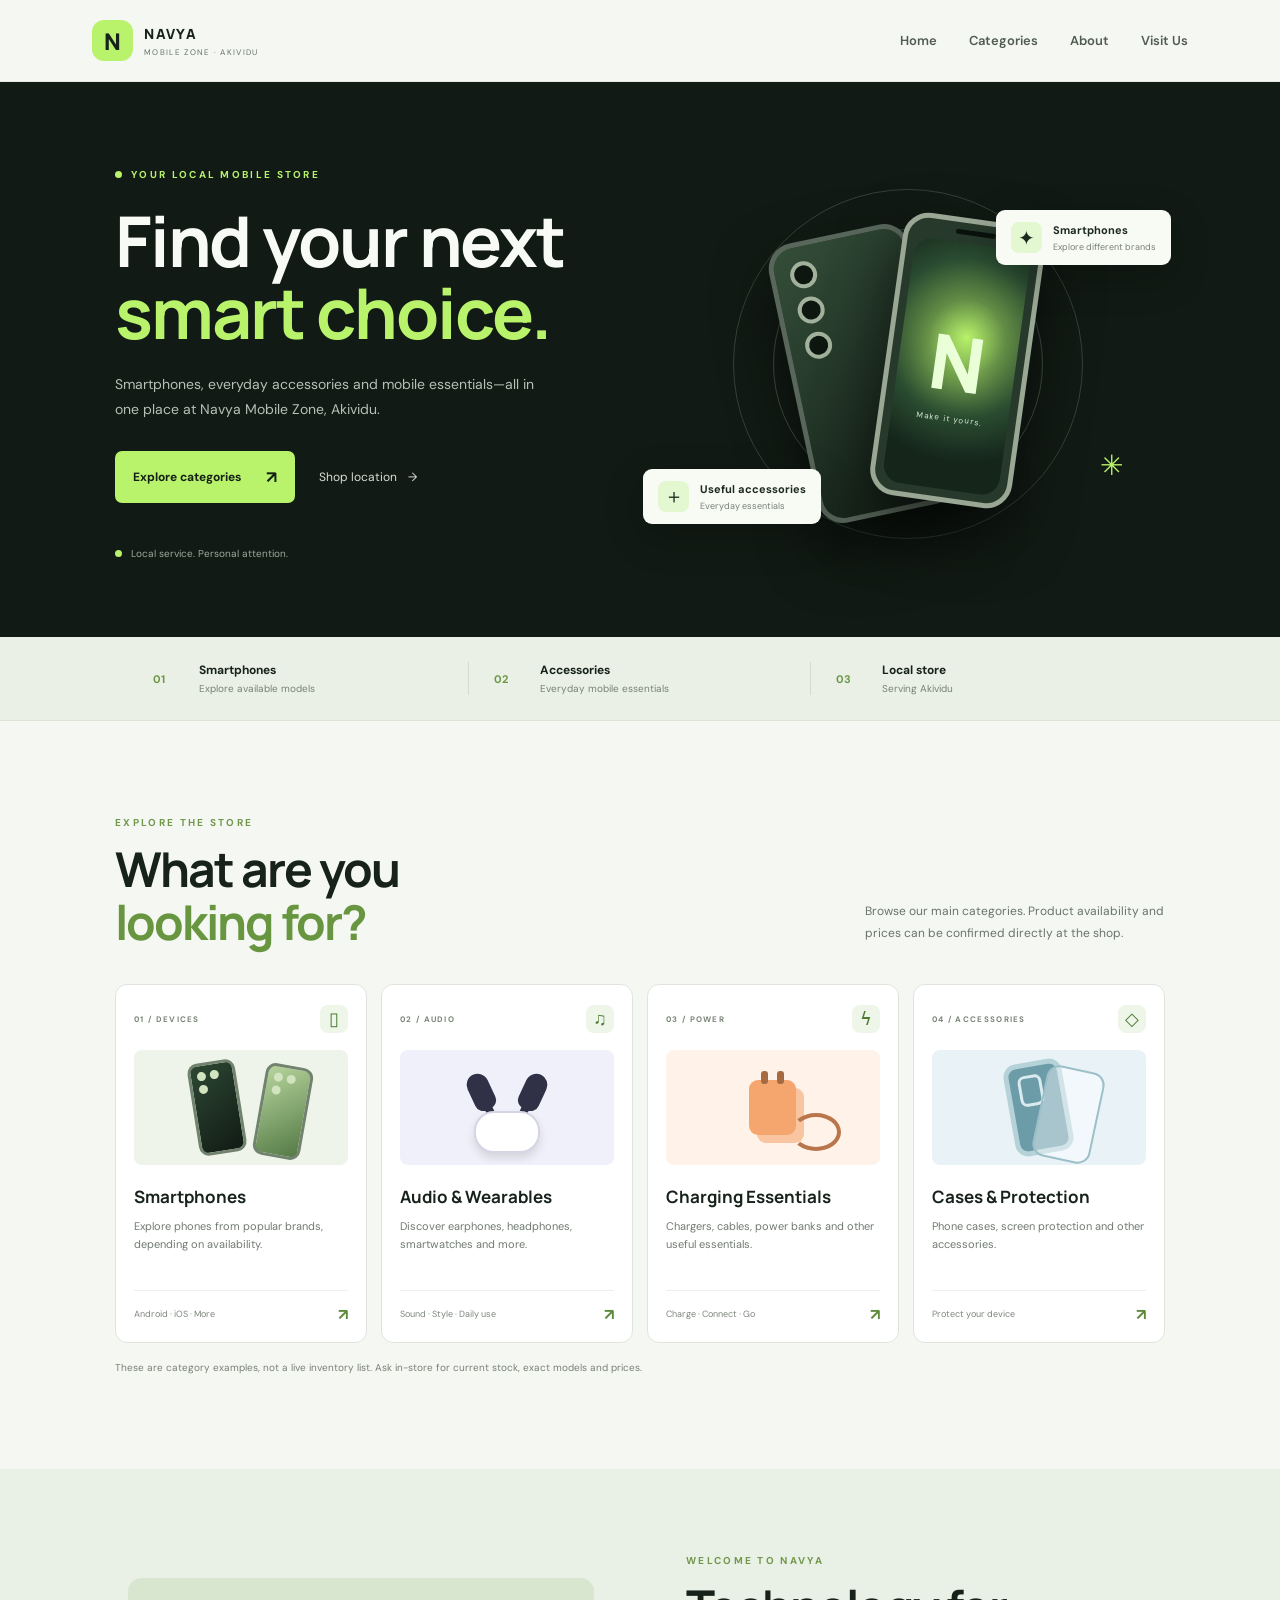
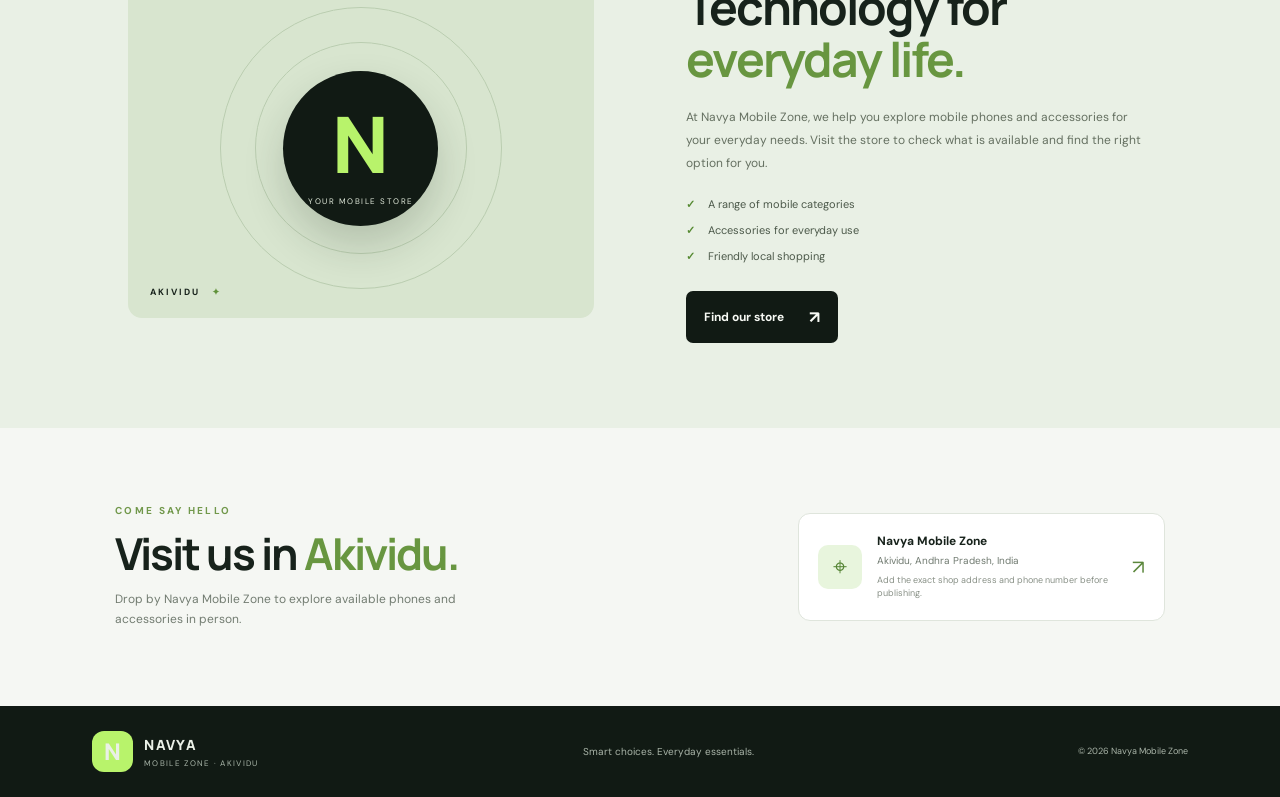
==== index.html @ d32a606d "Add files via upload" ====
<!DOCTYPE html>
<html lang="en">
<head>
  <meta charset="UTF-8" />
  <meta name="viewport" content="width=device-width, initial-scale=1.0" />
  <meta name="theme-color" content="#101713" />
  <meta name="description" content="Explore smartphones, mobile accessories and more at Navya Mobile Zone, Akividu." />
  <title>Navya Mobile Zone | Akividu</title>
  <link rel="stylesheet" href="style.css" />
</head>
<body>
  <header class="site-header">
    <a class="brand" href="#home" aria-label="Navya Mobile Zone home">
      <span class="brand-mark">N</span>
      <span><strong>NAVYA</strong><small>MOBILE ZONE · AKIVIDU</small></span>
    </a>
    <button class="menu-toggle" id="menuToggle" aria-label="Toggle navigation" aria-expanded="false">☰</button>
    <nav id="mainNav">
      <a href="#home">Home</a>
      <a href="#categories">Categories</a>
      <a href="#about">About</a>
      <a href="#visit">Visit Us</a>
    </nav>
  </header>

  <main>
    <section class="hero" id="home">
      <div class="hero-copy">
        <p class="eyebrow"><span></span> YOUR LOCAL MOBILE STORE</p>
        <h1>Find your next<br><em>smart choice.</em></h1>
        <p class="hero-text">Smartphones, everyday accessories and mobile essentials—all in one place at Navya Mobile Zone, Akividu.</p>
        <div class="hero-actions">
          <a class="button button-primary" href="#categories">Explore categories <span>↗</span></a>
          <a class="text-link" href="#visit">Shop location <span>→</span></a>
        </div>
        <div class="hero-note"><span class="live-dot"></span> Local service. Personal attention.</div>
      </div>
      <div class="hero-art" aria-label="Decorative smartphone illustration">
        <div class="orbit orbit-one"></div><div class="orbit orbit-two"></div>
        <div class="phone phone-back"><div class="camera-stack"><i></i><i></i><i></i></div></div>
        <div class="phone phone-front"><div class="speaker"></div><div class="screen-glow"><span>N</span><small>Make it yours.</small></div></div>
        <div class="float-card card-top"><span class="float-icon">✦</span><div><b>Smartphones</b><small>Explore different brands</small></div></div>
        <div class="float-card card-bottom"><span class="float-icon">＋</span><div><b>Useful accessories</b><small>Everyday essentials</small></div></div>
        <div class="hero-star">✳</div>
      </div>
    </section>

    <section class="trust-strip" aria-label="Store highlights">
      <div><span>01</span><b>Smartphones</b><small>Explore available models</small></div>
      <div><span>02</span><b>Accessories</b><small>Everyday mobile essentials</small></div>
      <div><span>03</span><b>Local store</b><small>Serving Akividu</small></div>
    </section>

    <section class="section categories-section" id="categories">
      <div class="section-heading">
        <div><p class="eyebrow">EXPLORE THE STORE</p><h2>What are you<br /><em>looking for?</em></h2></div>
        <p class="section-intro">Browse our main categories. Product availability and prices can be confirmed directly at the shop.</p>
      </div>
      <div class="category-grid">
        <article class="category-card category-phone">
          <div class="category-top"><span class="category-number">01 / DEVICES</span><span class="category-symbol">▯</span></div>
          <div class="device-art"><div class="mini-phone"><span></span></div><div class="mini-phone mini-phone-two"><span></span></div></div>
          <h3>Smartphones</h3>
          <p>Explore phones from popular brands, depending on availability.</p>
          <span class="category-foot">Android · iOS · More <b>↗</b></span>
        </article>
        <article class="category-card category-audio">
          <div class="category-top"><span class="category-number">02 / AUDIO</span><span class="category-symbol">♫</span></div>
          <div class="audio-art"><div class="earbud earbud-one"></div><div class="earbud earbud-two"></div><div class="case"></div></div>
          <h3>Audio & Wearables</h3>
          <p>Discover earphones, headphones, smartwatches and more.</p>
          <span class="category-foot">Sound · Style · Daily use <b>↗</b></span>
        </article>
        <article class="category-card category-power">
          <div class="category-top"><span class="category-number">03 / POWER</span><span class="category-symbol">ϟ</span></div>
          <div class="power-art"><div class="charger"></div><div class="cable"></div></div>
          <h3>Charging Essentials</h3>
          <p>Chargers, cables, power banks and other useful essentials.</p>
          <span class="category-foot">Charge · Connect · Go <b>↗</b></span>
        </article>
        <article class="category-card category-protect">
          <div class="category-top"><span class="category-number">04 / ACCESSORIES</span><span class="category-symbol">◇</span></div>
          <div class="protect-art"><div class="case-shape"></div><div class="glass-shape"></div></div>
          <h3>Cases & Protection</h3>
          <p>Phone cases, screen protection and other accessories.</p>
          <span class="category-foot">Protect your device <b>↗</b></span>
        </article>
      </div>
      <p class="availability-note">These are category examples, not a live inventory list. Ask in-store for current stock, exact models and prices.</p>
    </section>

    <section class="about-section" id="about">
      <div class="about-visual"><div class="about-circle"><span>N</span><small>YOUR MOBILE STORE</small></div><div class="about-label">AKIVIDU <span>✦</span></div></div>
      <div class="about-copy"><p class="eyebrow">WELCOME TO NAVYA</p><h2>Technology for<br /><em>everyday life.</em></h2><p>At Navya Mobile Zone, we help you explore mobile phones and accessories for your everyday needs. Visit the store to check what is available and find the right option for you.</p><div class="about-points"><div><span>✓</span> A range of mobile categories</div><div><span>✓</span> Accessories for everyday use</div><div><span>✓</span> Friendly local shopping</div></div><a class="button button-dark" href="#visit">Find our store <span>↗</span></a></div>
    </section>

    <section class="visit-section" id="visit">
      <div><p class="eyebrow">COME SAY HELLO</p><h2>Visit us in <em>Akividu.</em></h2><p>Drop by Navya Mobile Zone to explore available phones and accessories in person.</p></div>
      <div class="visit-card"><div class="map-icon">⌖</div><div><strong>Navya Mobile Zone</strong><span>Akividu, Andhra Pradesh, India</span><small>Add the exact shop address and phone number before publishing.</small></div><a class="visit-arrow" href="https://www.google.com/maps/search/?api=1&query=Navya+Mobile+Zone+Akividu" target="_blank" rel="noopener noreferrer" aria-label="Search Navya Mobile Zone on Google Maps">↗</a></div>
    </section>
  </main>

  <footer>
    <a class="brand footer-brand" href="#home"><span class="brand-mark">N</span><span><strong>NAVYA</strong><small>MOBILE ZONE · AKIVIDU</small></span></a>
    <p>Smart choices. Everyday essentials.</p>
    <span class="copyright">© <span id="year"></span> Navya Mobile Zone</span>
  </footer>
  <script src="script.js"></script>
</body>
</html>
---- style.css ----
@import url('https://fonts.googleapis.com/css2?family=DM+Sans:wght@400;500;600;700&family=Manrope:wght@400;500;600;700;800&display=swap');
:root{--bg:#f5f7f3;--ink:#17221b;--muted:#69736c;--green:#b8f36b;--deep:#111a14;--line:#dfe5dc;--white:#fff}
*{box-sizing:border-box}html{scroll-behavior:smooth;scroll-padding-top:90px}body{margin:0;background:var(--bg);color:var(--ink);font-family:'DM Sans',sans-serif}a{color:inherit;text-decoration:none}.site-header{height:82px;padding:0 7.2%;display:flex;align-items:center;justify-content:space-between;background:rgba(245,247,243,.94);border-bottom:1px solid #e6eae3;position:sticky;top:0;z-index:10;backdrop-filter:blur(14px)}.brand{display:flex;gap:11px;align-items:center}.brand-mark{display:grid;place-items:center;width:41px;height:41px;background:var(--green);border-radius:12px;font-family:Manrope,sans-serif;font-weight:800;font-size:23px}.brand strong,.brand small{display:block;letter-spacing:1.4px}.brand strong{font:800 14px Manrope,sans-serif}.brand small{font-size:8px;margin-top:4px;color:#687269;letter-spacing:1.3px}nav{display:flex;gap:32px;align-items:center;font-size:13px;font-weight:600}nav a{color:#505b52;transition:color .2s}nav a:hover{color:#3f7b21}.menu-toggle{display:none;background:none;border:0;font-size:26px}.hero{background:var(--deep);color:#f8faf5;min-height:555px;padding:74px 9% 65px;display:grid;grid-template-columns:1.02fr .98fr;align-items:center;overflow:hidden}.eyebrow{font-size:10px;font-weight:700;letter-spacing:2.3px;color:#71984b;display:flex;align-items:center;gap:9px}.hero .eyebrow{color:var(--green)}.eyebrow span,.live-dot{display:inline-block;width:7px;height:7px;border-radius:50%;background:var(--green)}h1,h2,h3,p{margin-top:0}h1,h2{font-family:Manrope,sans-serif;letter-spacing:-2px}h1{font-size:clamp(42px,5.5vw,70px);line-height:1.04;margin:23px 0}h1 em,h2 em{font-style:normal;color:var(--green)}.hero-text{max-width:425px;color:#b6c0b7;line-height:1.8;font-size:14px}.hero-actions{display:flex;align-items:center;gap:24px;margin-top:29px}.button{display:inline-flex;align-items:center;gap:25px;padding:15px 18px;border-radius:7px;font-size:12px;font-weight:700}.button-primary{background:var(--green);color:#162014}.button span{font-size:17px}.text-link{font-size:12px;color:#d8dfd7}.text-link span{margin-left:8px}.hero-note{margin-top:44px;color:#9da99e;font-size:10px;display:flex;align-items:center;gap:9px}.hero-art{height:380px;position:relative;display:flex;align-items:center;justify-content:center}.orbit{position:absolute;border:1px solid #334238;border-radius:50%;width:350px;height:350px}.orbit-two{width:270px;height:270px;border-color:#3e4e40}.phone{position:absolute;width:143px;height:285px;border:5px solid #59675b;border-radius:26px;background:#1d2c22;box-shadow:0 28px 60px #0008}.phone-back{transform:translate(-44px,9px) rotate(-12deg);background:linear-gradient(140deg,#344e39,#101a13)}.phone-front{transform:translate(50px,-4px) rotate(8deg);background:#26392b;border-color:#9aa795;overflow:hidden}.camera-stack{display:flex;flex-direction:column;gap:9px;padding:15px}.camera-stack i{display:block;width:27px;height:27px;border:4px solid #a2b19c;border-radius:50%;background:#0d1710}.speaker{position:absolute;top:7px;left:50%;transform:translateX(-50%);width:40px;height:5px;background:#0b120d;border-radius:10px;z-index:2}.screen-glow{position:absolute;inset:20px 8px 8px;border-radius:18px;background:radial-gradient(circle at 55% 38%,#b9f36b 0,#638d46 23%,#2a4c31 48%,#15251a 75%);display:flex;flex-direction:column;align-items:center;justify-content:center}.screen-glow span{font:800 76px Manrope,sans-serif;color:#eaffd8;text-shadow:0 0 30px #b8f36b77}.screen-glow small{font-size:8px;letter-spacing:1px;color:#dcebd6}.float-card{position:absolute;display:flex;align-items:center;gap:11px;background:#f8faf4;color:#1c291e;padding:12px 15px;border-radius:9px;box-shadow:0 12px 40px #0003}.float-card b,.float-card small{display:block}.float-card b{font-size:11px}.float-card small{font-size:9px;color:#778077;margin-top:4px}.float-icon{display:grid;place-items:center;width:31px;height:31px;background:#e3f8d1;border-radius:8px;font-size:20px}.card-top{top:36px;right:-6px}.card-bottom{bottom:30px;left:-7px}.hero-star{position:absolute;right:42px;bottom:70px;color:var(--green);font-size:28px}.trust-strip{display:grid;grid-template-columns:repeat(3,1fr);padding:25px 10%;background:#eaf0e6;border-bottom:1px solid #dce5d8}.trust-strip>div{display:grid;grid-template-columns:36px 1fr;column-gap:10px;align-items:center;border-right:1px solid #d2dbce;padding-left:25px}.trust-strip>div:last-child{border:0}.trust-strip>div>span{grid-row:span 2;font-size:11px;color:#6b9745;font-weight:700}.trust-strip b{font-size:12px}.trust-strip small{font-size:10px;color:#788176;margin-top:4px}.section{padding:95px 9%}.section-heading{display:flex;justify-content:space-between;align-items:end;margin-bottom:35px}.section-heading h2,.about-copy h2,.visit-section h2{font-size:clamp(34px,4vw,48px);line-height:1.1;margin:14px 0 0}.section-heading h2 em,.about-copy h2 em,.visit-section h2 em{color:#689640}.section-intro{max-width:300px;color:var(--muted);font-size:12px;line-height:1.8;margin-bottom:4px}.category-grid{display:grid;grid-template-columns:repeat(4,1fr);gap:14px}.category-card{min-height:330px;padding:20px 18px 17px;border-radius:12px;border:1px solid var(--line);background:#fff;display:flex;flex-direction:column;transition:transform .2s,box-shadow .2s}.category-card:hover{transform:translateY(-5px);box-shadow:0 18px 35px #2233220e}.category-top{display:flex;justify-content:space-between;align-items:center}.category-number{font-size:8px;letter-spacing:1.3px;color:#798477;font-weight:700}.category-symbol{display:grid;place-items:center;width:28px;height:28px;border-radius:8px;background:#eef5e9;color:#4b7b30;font-size:18px}.category-card h3{font:700 17px Manrope,sans-serif;margin:20px 0 9px}.category-card p{font-size:11px;line-height:1.7;color:#707a70;min-height:55px;margin-bottom:18px}.category-foot{font-size:9px;color:#7c857b;border-top:1px solid #edf0eb;padding-top:13px;margin-top:auto;display:flex;justify-content:space-between;align-items:center}.category-foot b{font-size:16px;color:#5e8b3b}.device-art,.audio-art,.power-art,.protect-art{height:115px;position:relative;display:flex;align-items:center;justify-content:center;overflow:hidden;border-radius:8px;margin-top:17px}.device-art{background:#eef4e9}.mini-phone{height:93px;width:48px;border-radius:10px;background:linear-gradient(145deg,#2d4733,#111b14);border:3px solid #71836e;transform:rotate(-9deg);position:relative}.mini-phone:after{content:"";position:absolute;top:6px;left:6px;width:9px;height:9px;border-radius:50%;background:#d1e4bf;box-shadow:13px 0 #d1e4bf,0 13px #d1e4bf}.mini-phone-two{transform:translate(18px,4px) rotate(10deg);background:linear-gradient(145deg,#b7d49d,#547a45)}.audio-art{background:#f0f0fa}.earbud{width:22px;height:38px;border-radius:15px 15px 12px 12px;background:#303047;position:absolute;top:23px}.earbud:after{content:"";position:absolute;bottom:-13px;left:7px;width:8px;height:23px;background:#303047;border-radius:8px}.earbud-one{transform:rotate(-25deg);left:calc(50% - 37px)}.earbud-two{transform:rotate(25deg);left:calc(50% + 15px)}.case{position:absolute;width:66px;height:42px;background:#fff;border:2px solid #d5d5e5;border-radius:20px;bottom:12px;box-shadow:0 5px 8px #2222}.power-art{background:#fff2e8}.charger{width:47px;height:55px;background:#f5a66e;border-radius:9px;position:relative;box-shadow:8px 8px 0 #f8c5a0}.charger:before{content:"";position:absolute;width:7px;height:13px;background:#a66a42;top:-9px;left:12px;border-radius:3px}.charger:after{content:"";position:absolute;width:7px;height:13px;background:#a66a42;top:-9px;right:12px;border-radius:3px}.cable{position:absolute;width:50px;height:38px;border:4px solid #b9754c;border-left-color:transparent;border-radius:50%;right:calc(50% - 68px);bottom:14px}.protect-art{background:#e9f3f7}.case-shape{width:59px;height:93px;border-radius:13px;background:#6d9ca9;transform:rotate(-10deg);border:5px solid #b5d2d9}.case-shape:before{content:"";display:block;width:18px;height:25px;border-radius:7px;border:3px solid #d9ebee;margin:8px}.glass-shape{position:absolute;width:59px;height:93px;border-radius:13px;border:2px solid #9cbfc8;transform:translate(30px,7px) rotate(12deg);background:#ffffff66}.availability-note{font-size:10px;color:#788176;margin:18px 0 0}.about-section{background:#e9f0e5;padding:85px 10%;display:grid;grid-template-columns:1fr 1fr;gap:9%;align-items:center}.about-visual{height:340px;position:relative;background:#d8e5cf;border-radius:14px;display:grid;place-items:center;overflow:hidden}.about-visual:before,.about-visual:after{content:"";position:absolute;width:280px;height:280px;border:1px solid #bacdb0;border-radius:50%}.about-visual:after{width:210px;height:210px}.about-circle{z-index:1;width:155px;height:155px;border-radius:50%;background:var(--deep);color:var(--green);display:flex;flex-direction:column;align-items:center;justify-content:center;box-shadow:0 20px 40px #1c2a1c30}.about-circle span{font:800 78px Manrope,sans-serif}.about-circle small{font-size:8px;letter-spacing:1.5px;color:#e1eadb}.about-label{position:absolute;bottom:20px;left:22px;font-size:9px;letter-spacing:2px;font-weight:700}.about-label span{color:#61923b;margin-left:8px}.about-copy>p:not(.eyebrow){font-size:12px;line-height:1.9;color:#657061;margin:20px 0}.about-points{display:grid;gap:12px;margin:22px 0 28px;font-size:11px;color:#4c594a}.about-points span{color:#568a32;margin-right:10px;font-weight:700}.button-dark{background:var(--deep);color:#f8faf5}.visit-section{padding:76px 9%;display:flex;justify-content:space-between;align-items:center;gap:35px}.visit-section h2{margin:12px 0;font-size:clamp(32px,4vw,44px)}.visit-section>div:first-child>p:last-child{color:#727c71;font-size:12px;line-height:1.7;max-width:360px;margin:0}.visit-card{display:flex;align-items:center;gap:15px;min-width:360px;padding:19px;border:1px solid var(--line);border-radius:12px;background:#fff}.map-icon{width:44px;height:44px;border-radius:10px;background:#e8f5dd;display:grid;place-items:center;font-size:25px;color:#568536}.visit-card strong,.visit-card span,.visit-card small{display:block}.visit-card strong{font-size:12px}.visit-card span{font-size:10px;color:#707a70;margin-top:5px}.visit-card small{font-size:9px;line-height:1.5;color:#899187;margin-top:7px;max-width:240px}.visit-arrow{margin-left:auto;font-size:20px;color:#5b873b}footer{padding:25px 7.2%;background:#111a14;color:#eaf0e7;display:flex;justify-content:space-between;align-items:center;gap:15px}.footer-brand .brand-mark{background:var(--green)}.footer-brand small{color:#a8b5a8}footer p{font-size:10px;color:#aab5a9;margin:0}.copyright{font-size:9px;color:#aab5a9}
@media(max-width:900px){.site-header{padding:0 5%}.hero{padding:55px 6%;grid-template-columns:1fr 1fr}.hero-art{transform:scale(.86)}.section{padding:75px 6%}.category-grid{grid-template-columns:repeat(2,1fr)}.about-section{padding:70px 7%;gap:5%}.visit-section{padding:65px 6%}.visit-card{min-width:310px}.trust-strip{padding:23px 4%}.trust-strip>div{padding-left:10px}}
@media(max-width:640px){.site-header{height:70px}.menu-toggle{display:block;color:var(--ink)}nav{display:none;position:absolute;top:69px;left:0;right:0;padding:18px 6%;background:var(--bg);border-bottom:1px solid var(--line);flex-direction:column;align-items:flex-start;gap:20px}nav.open{display:flex}.hero{grid-template-columns:1fr;padding:54px 7% 35px}.hero-copy{position:relative;z-index:1}.hero-art{height:330px;margin-top:5px;transform:scale(.86);transform-origin:top center;margin-bottom:-35px}.hero-note{margin-top:30px}.trust-strip{grid-template-columns:1fr;gap:15px;padding:22px 7%}.trust-strip>div{border-right:0;padding:0}.section{padding:65px 6%}.section-heading{display:block}.section-intro{margin-top:18px}.category-grid{grid-template-columns:1fr 1fr;gap:10px}.category-card{padding:14px 12px;min-height:315px}.category-card h3{font-size:15px}.category-card p{font-size:10px}.category-number{font-size:7px;letter-spacing:.7px}.category-symbol{width:25px;height:25px}.about-section{grid-template-columns:1fr;padding:55px 7%;gap:35px}.about-visual{height:280px}.about-copy h2{font-size:38px}.visit-section{display:block;padding:55px 7%}.visit-card{min-width:0;margin-top:25px;padding:14px;gap:10px}.visit-card small{max-width:180px}footer{padding:24px 6%;flex-wrap:wrap}footer p{order:3;width:100%}.copyright{font-size:8px}}
@media(max-width:370px){.category-grid{grid-template-columns:1fr}.category-card{min-height:300px}.hero-actions{gap:14px}.button{gap:12px;padding:13px}.hero-art{transform:scale(.75);margin-left:-15px;margin-right:-15px}}
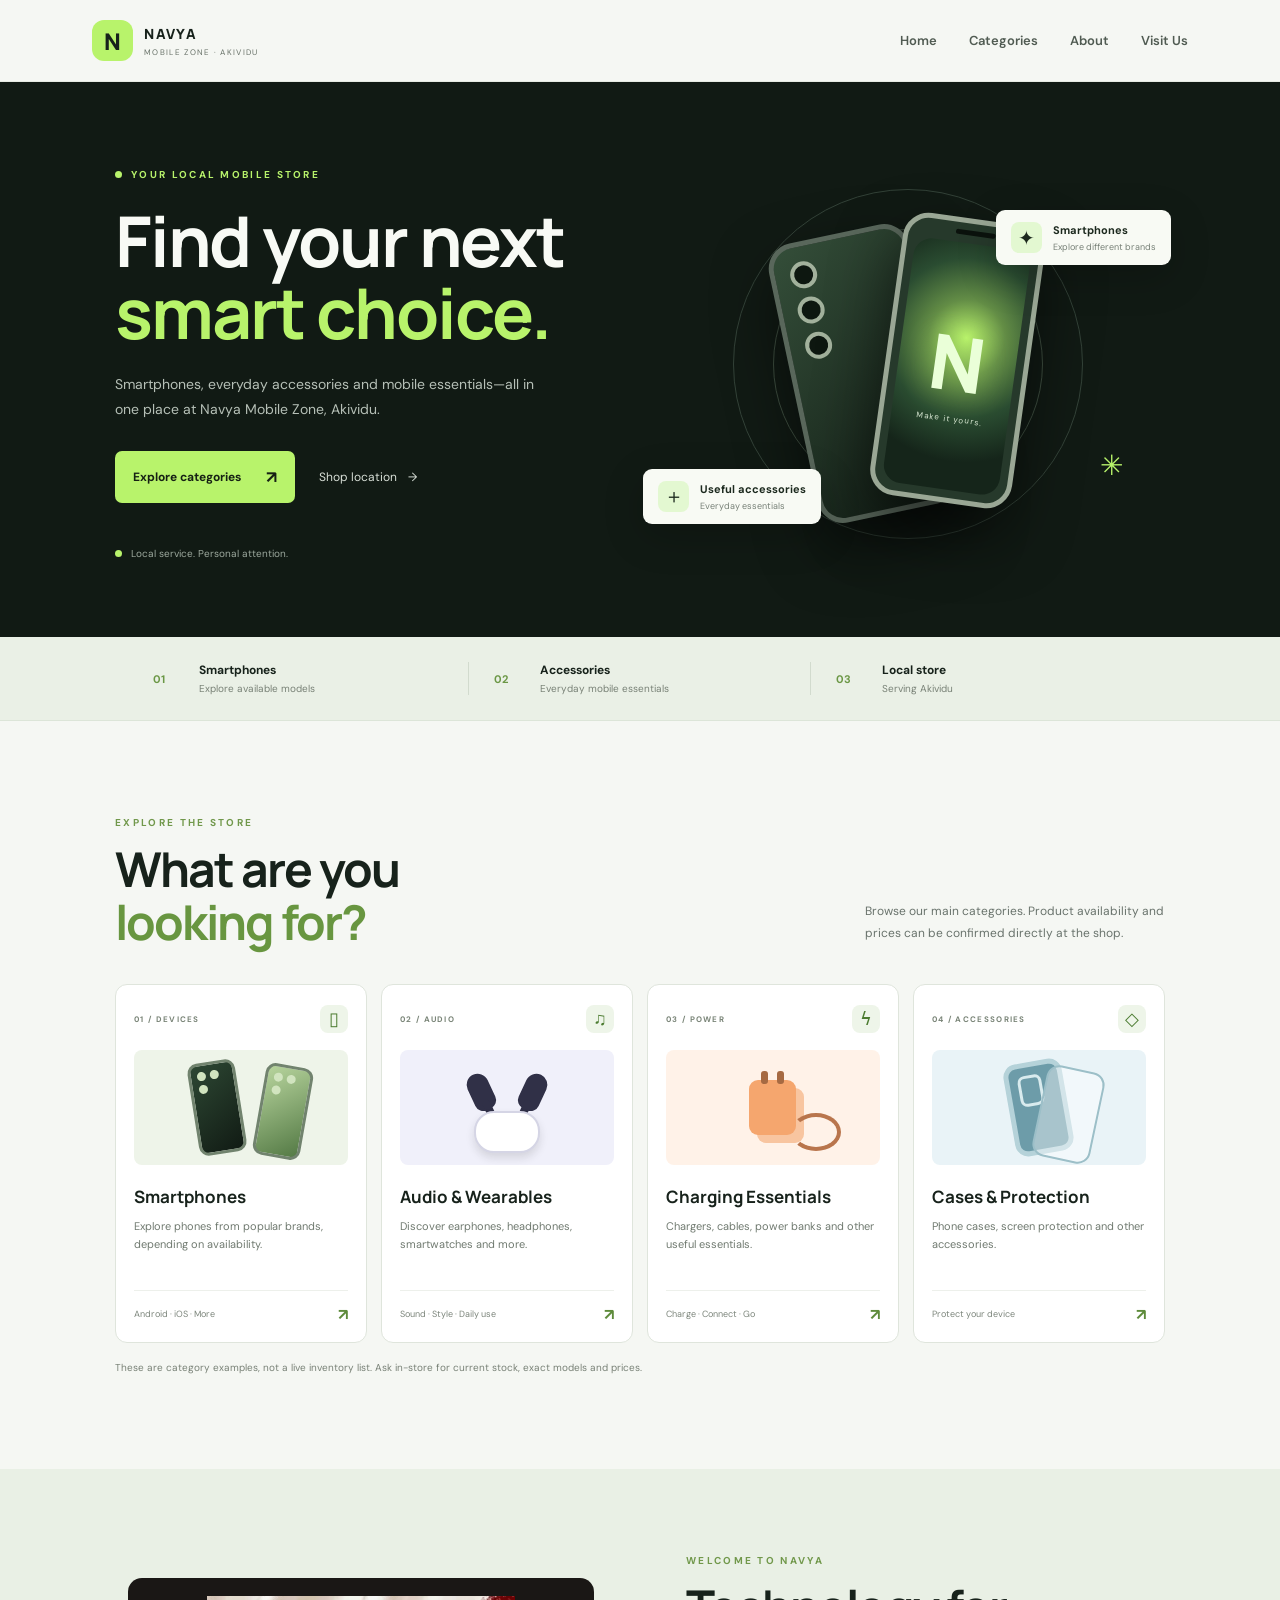
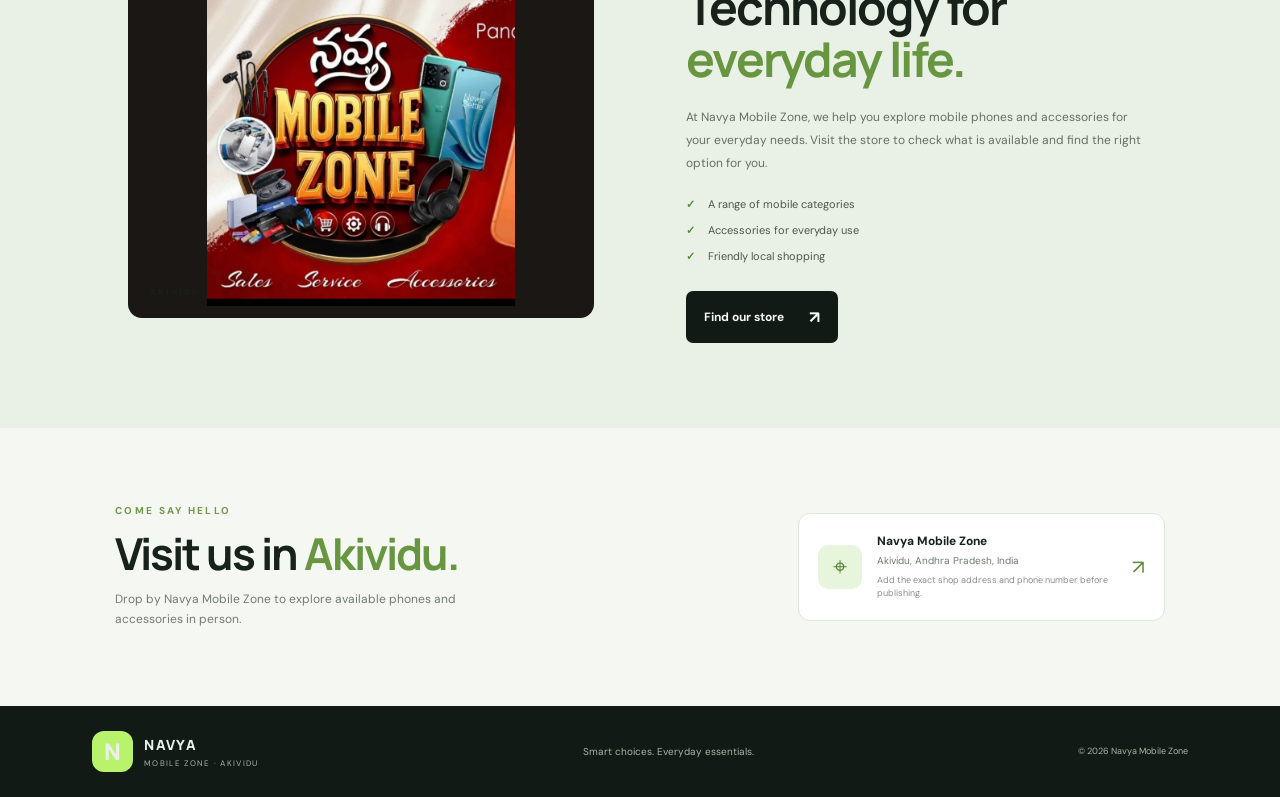
==== commit 5bd22139: "Add files via upload" ====
--- a/index.html
+++ b/index.html
@@ -90,7 +90,7 @@
     </section>
 
     <section class="about-section" id="about">
-      <div class="about-visual"><div class="about-circle"><span>N</span><small>YOUR MOBILE STORE</small></div><div class="about-label">AKIVIDU <span>✦</span></div></div>
+      <div class="about-visual about-logo-visual"><img class="shop-logo-image" src="navya-logo.jpg" alt="Navya Mobile Zone shop logo and mobile accessories banner" /><div class="about-label">AKIVIDU <span>✦</span></div></div>
       <div class="about-copy"><p class="eyebrow">WELCOME TO NAVYA</p><h2>Technology for<br /><em>everyday life.</em></h2><p>At Navya Mobile Zone, we help you explore mobile phones and accessories for your everyday needs. Visit the store to check what is available and find the right option for you.</p><div class="about-points"><div><span>✓</span> A range of mobile categories</div><div><span>✓</span> Accessories for everyday use</div><div><span>✓</span> Friendly local shopping</div></div><a class="button button-dark" href="#visit">Find our store <span>↗</span></a></div>
     </section>
 
--- a/style.css
+++ b/style.css
@@ -4,3 +4,8 @@
 @media(max-width:900px){.site-header{padding:0 5%}.hero{padding:55px 6%;grid-template-columns:1fr 1fr}.hero-art{transform:scale(.86)}.section{padding:75px 6%}.category-grid{grid-template-columns:repeat(2,1fr)}.about-section{padding:70px 7%;gap:5%}.visit-section{padding:65px 6%}.visit-card{min-width:310px}.trust-strip{padding:23px 4%}.trust-strip>div{padding-left:10px}}
 @media(max-width:640px){.site-header{height:70px}.menu-toggle{display:block;color:var(--ink)}nav{display:none;position:absolute;top:69px;left:0;right:0;padding:18px 6%;background:var(--bg);border-bottom:1px solid var(--line);flex-direction:column;align-items:flex-start;gap:20px}nav.open{display:flex}.hero{grid-template-columns:1fr;padding:54px 7% 35px}.hero-copy{position:relative;z-index:1}.hero-art{height:330px;margin-top:5px;transform:scale(.86);transform-origin:top center;margin-bottom:-35px}.hero-note{margin-top:30px}.trust-strip{grid-template-columns:1fr;gap:15px;padding:22px 7%}.trust-strip>div{border-right:0;padding:0}.section{padding:65px 6%}.section-heading{display:block}.section-intro{margin-top:18px}.category-grid{grid-template-columns:1fr 1fr;gap:10px}.category-card{padding:14px 12px;min-height:315px}.category-card h3{font-size:15px}.category-card p{font-size:10px}.category-number{font-size:7px;letter-spacing:.7px}.category-symbol{width:25px;height:25px}.about-section{grid-template-columns:1fr;padding:55px 7%;gap:35px}.about-visual{height:280px}.about-copy h2{font-size:38px}.visit-section{display:block;padding:55px 7%}.visit-card{min-width:0;margin-top:25px;padding:14px;gap:10px}.visit-card small{max-width:180px}footer{padding:24px 6%;flex-wrap:wrap}footer p{order:3;width:100%}.copyright{font-size:8px}}
 @media(max-width:370px){.category-grid{grid-template-columns:1fr}.category-card{min-height:300px}.hero-actions{gap:14px}.button{gap:12px;padding:13px}.hero-art{transform:scale(.75);margin-left:-15px;margin-right:-15px}}
+
+/* Uploaded Navya Mobile Zone artwork */
+.about-logo-visual { padding: 18px; background: #1a1715; }
+.shop-logo-image { display: block; width: 100%; max-height: 310px; object-fit: contain; border-radius: 8px; position: relative; z-index: 1; }
+@media(max-width:640px) { .shop-logo-image { max-height: 245px; } }
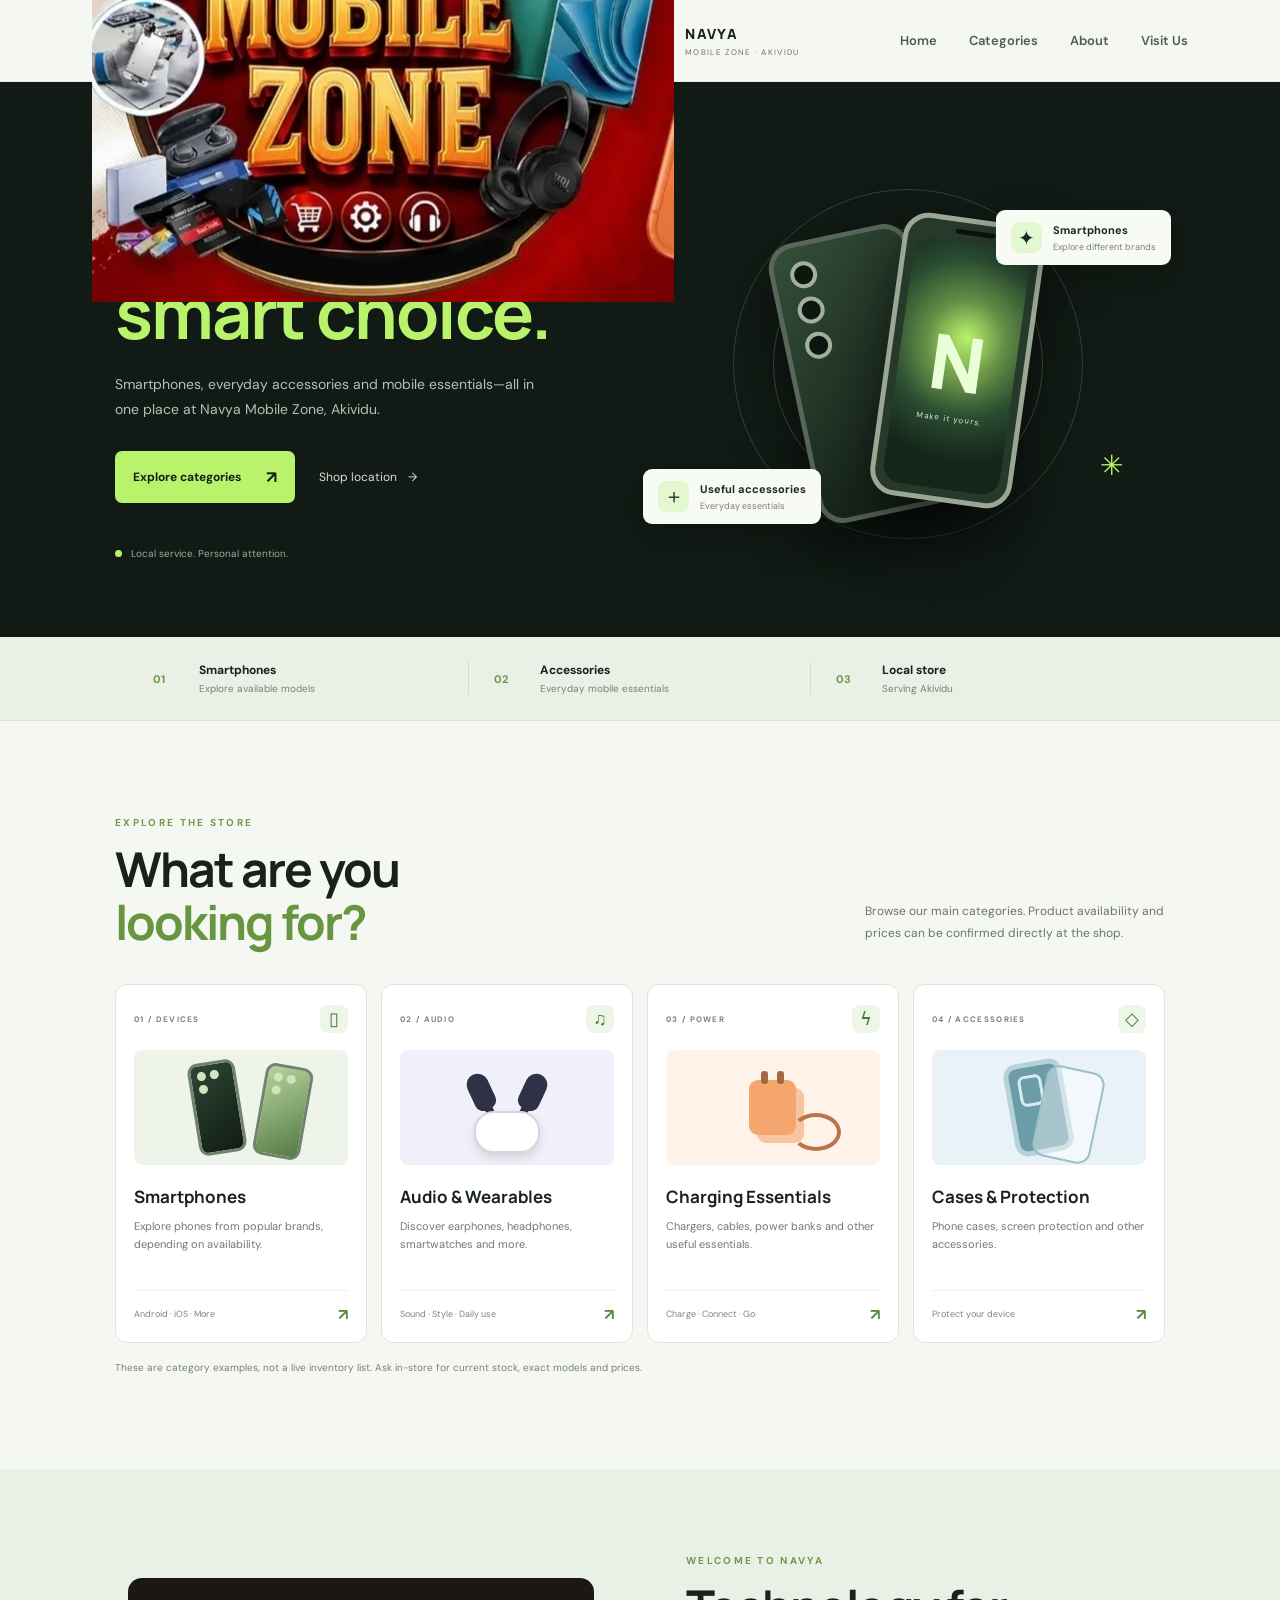
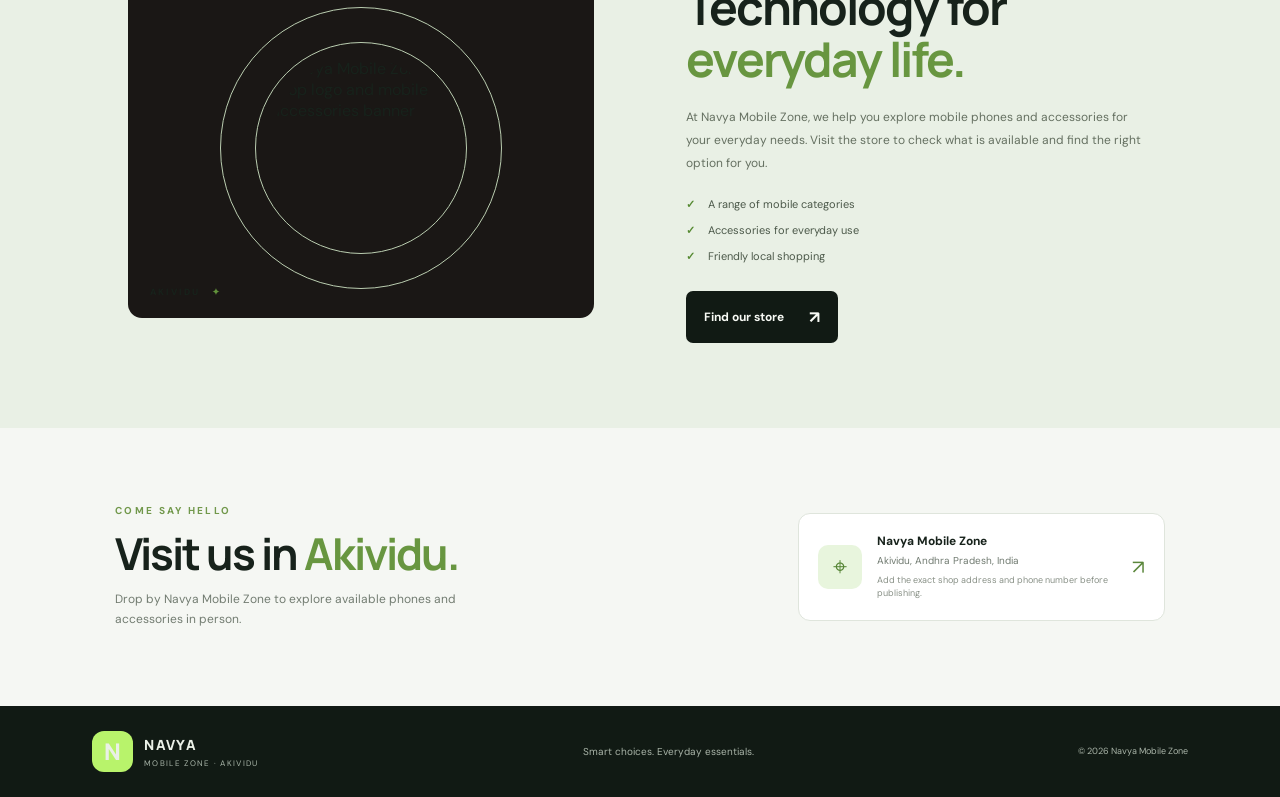
==== commit fdc52d69: "Update index.html" ====
--- a/index.html
+++ b/index.html
@@ -11,7 +11,7 @@
 <body>
   <header class="site-header">
     <a class="brand" href="#home" aria-label="Navya Mobile Zone home">
-      <span class="brand-mark">N</span>
+      <img src="navya-logo.jpeg" alt="Navya Mobile Zone" class="brand-logo">
       <span><strong>NAVYA</strong><small>MOBILE ZONE · AKIVIDU</small></span>
     </a>
     <button class="menu-toggle" id="menuToggle" aria-label="Toggle navigation" aria-expanded="false">☰</button>
--- a/style.css
+++ b/style.css
@@ -9,3 +9,11 @@
 .about-logo-visual { padding: 18px; background: #1a1715; }
 .shop-logo-image { display: block; width: 100%; max-height: 310px; object-fit: contain; border-radius: 8px; position: relative; z-index: 1; }
 @media(max-width:640px) { .shop-logo-image { max-height: 245px; } }
+.shop-logo-image {
+  width: 180px;
+  height: 180px;
+  object-fit: cover;
+  border-radius: 50%;
+  display: block;
+  margin: 0 auto;
+}
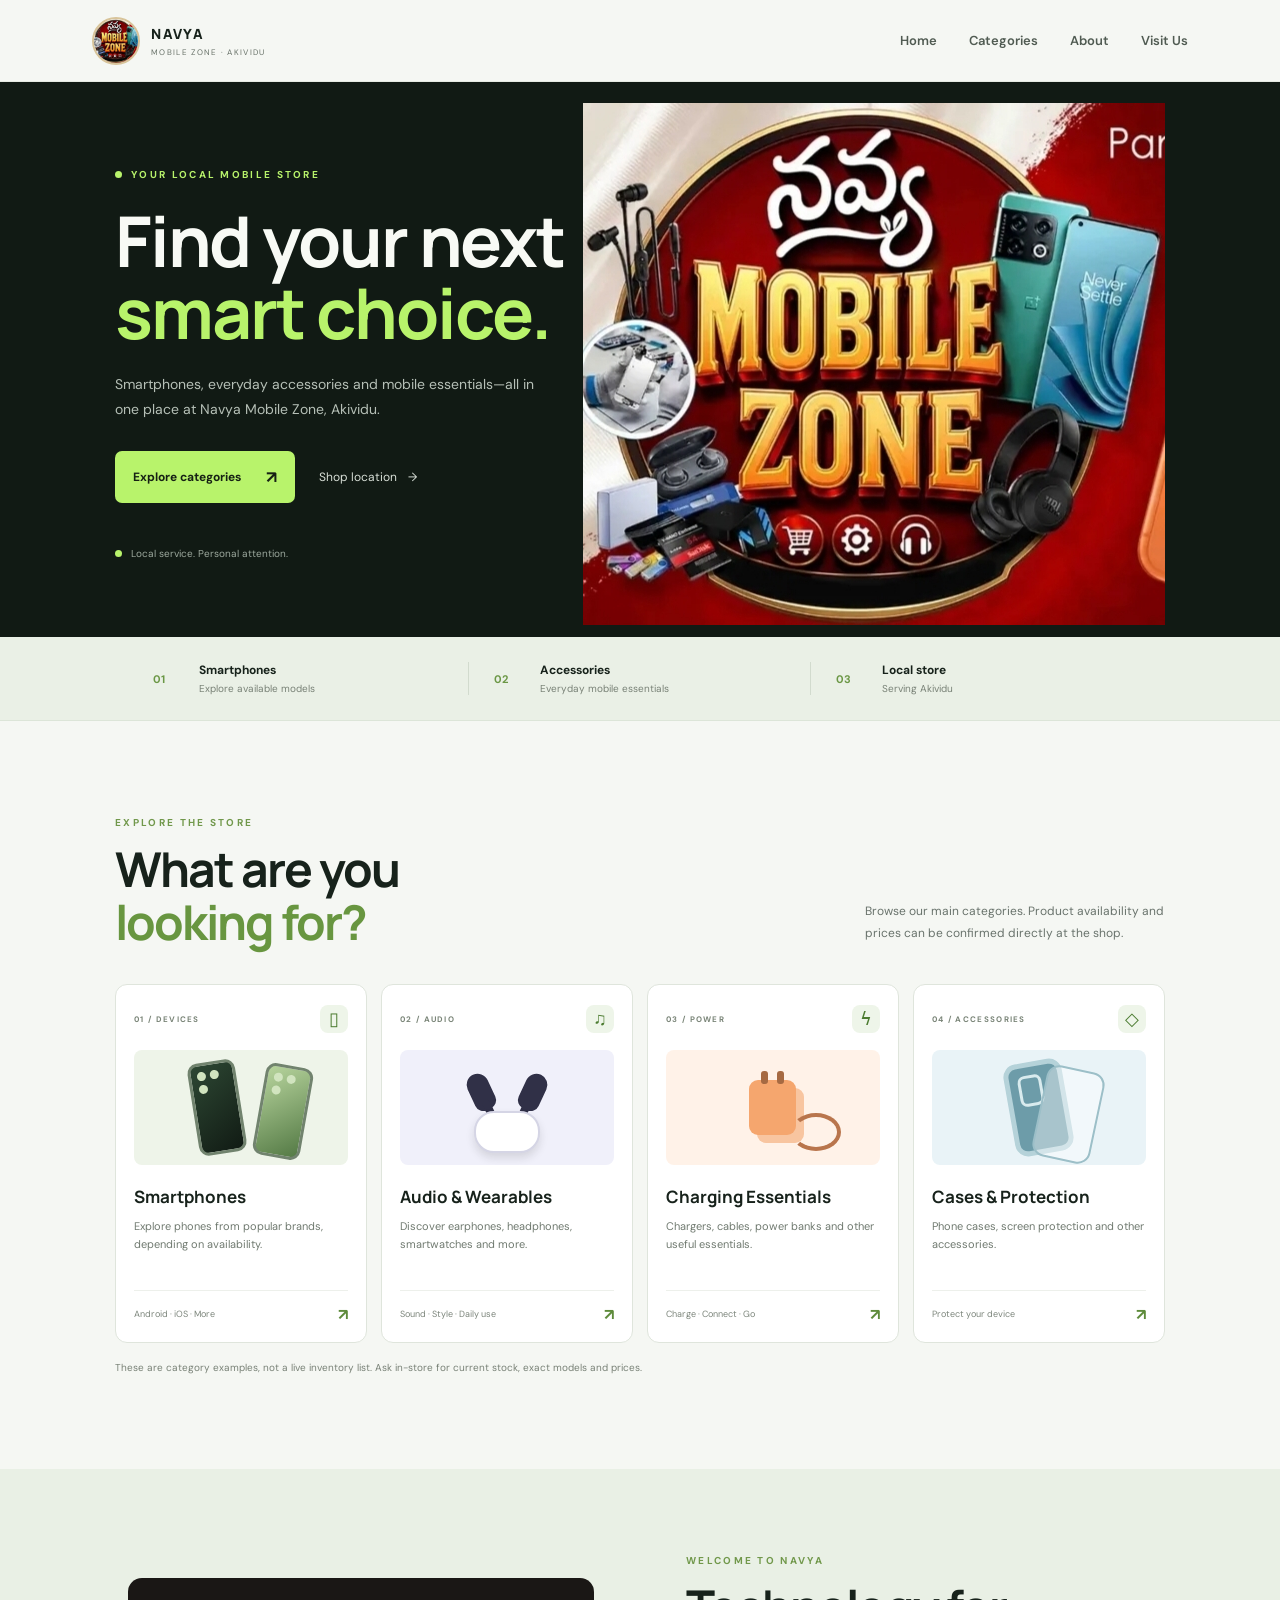
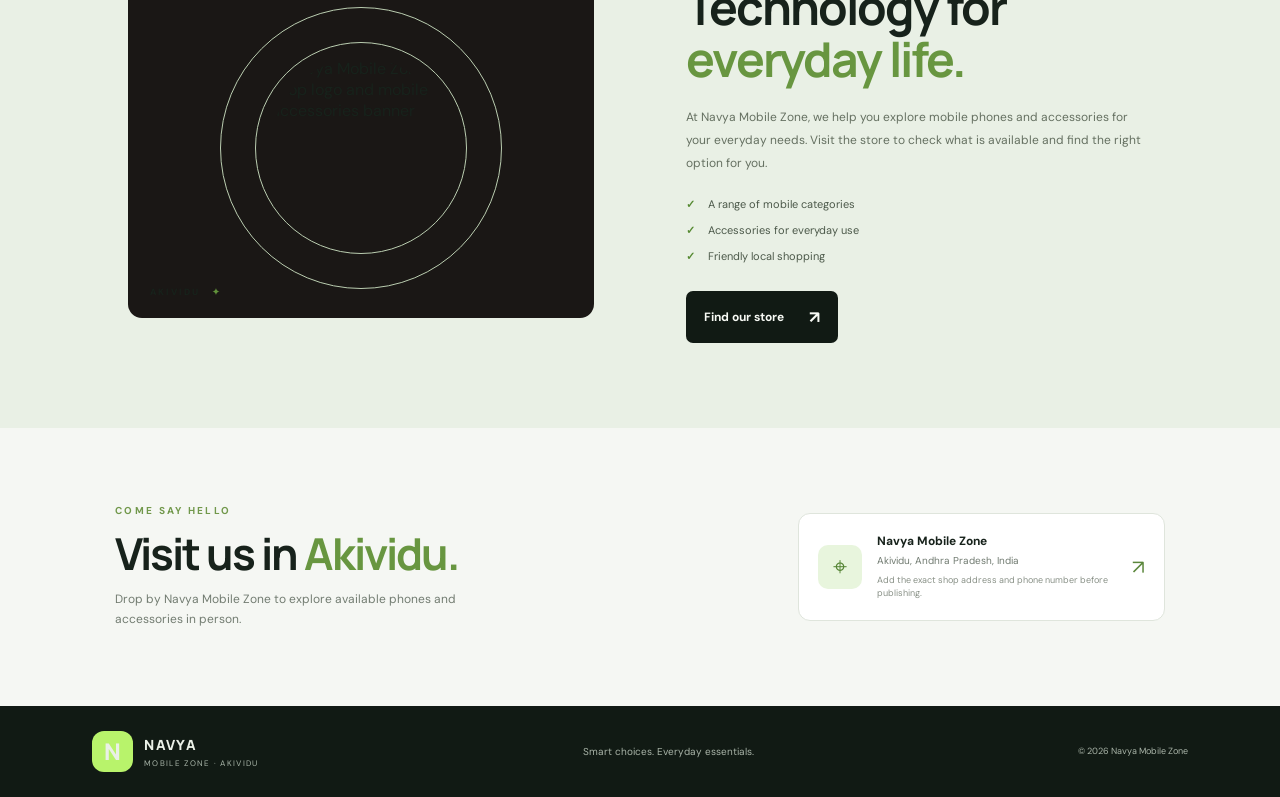
==== commit 99230718: "Update index.html" ====
--- a/index.html
+++ b/index.html
@@ -35,14 +35,9 @@
         </div>
         <div class="hero-note"><span class="live-dot"></span> Local service. Personal attention.</div>
       </div>
-      <div class="hero-art" aria-label="Decorative smartphone illustration">
-        <div class="orbit orbit-one"></div><div class="orbit orbit-two"></div>
-        <div class="phone phone-back"><div class="camera-stack"><i></i><i></i><i></i></div></div>
-        <div class="phone phone-front"><div class="speaker"></div><div class="screen-glow"><span>N</span><small>Make it yours.</small></div></div>
-        <div class="float-card card-top"><span class="float-icon">✦</span><div><b>Smartphones</b><small>Explore different brands</small></div></div>
-        <div class="float-card card-bottom"><span class="float-icon">＋</span><div><b>Useful accessories</b><small>Everyday essentials</small></div></div>
-        <div class="hero-star">✳</div>
-      </div>
+     <div class="hero-art">
+  <img src="navya-logo.jpeg" alt="Navya Mobile Zone" class="hero-image">
+</div>
     </section>
 
     <section class="trust-strip" aria-label="Store highlights">
--- a/style.css
+++ b/style.css
@@ -17,3 +17,12 @@
   display: block;
   margin: 0 auto;
 }
+.brand-logo {
+  width: 48px;
+  height: 48px;
+  object-fit: cover;
+  border-radius: 50%;
+  border: 2px solid #d8c49a;
+  display: inline-block;
+  vertical-align: middle;
+}
